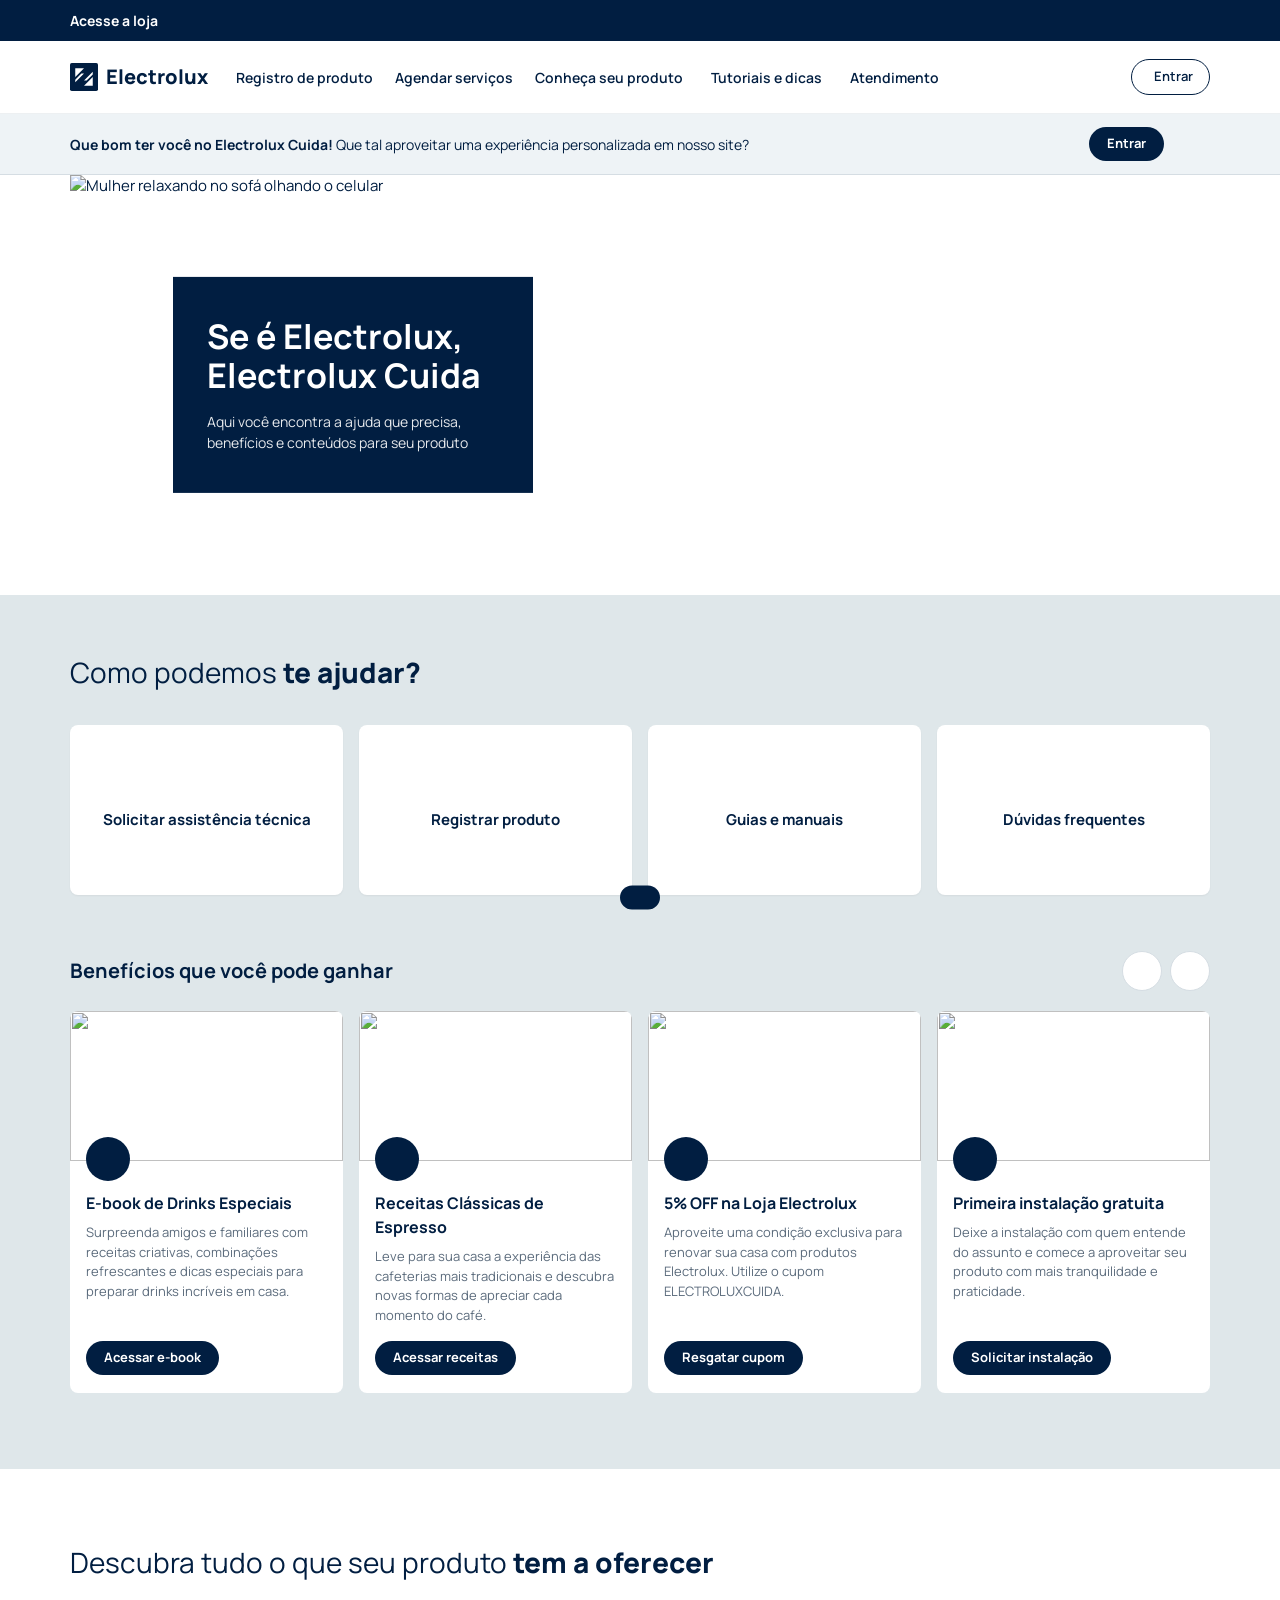
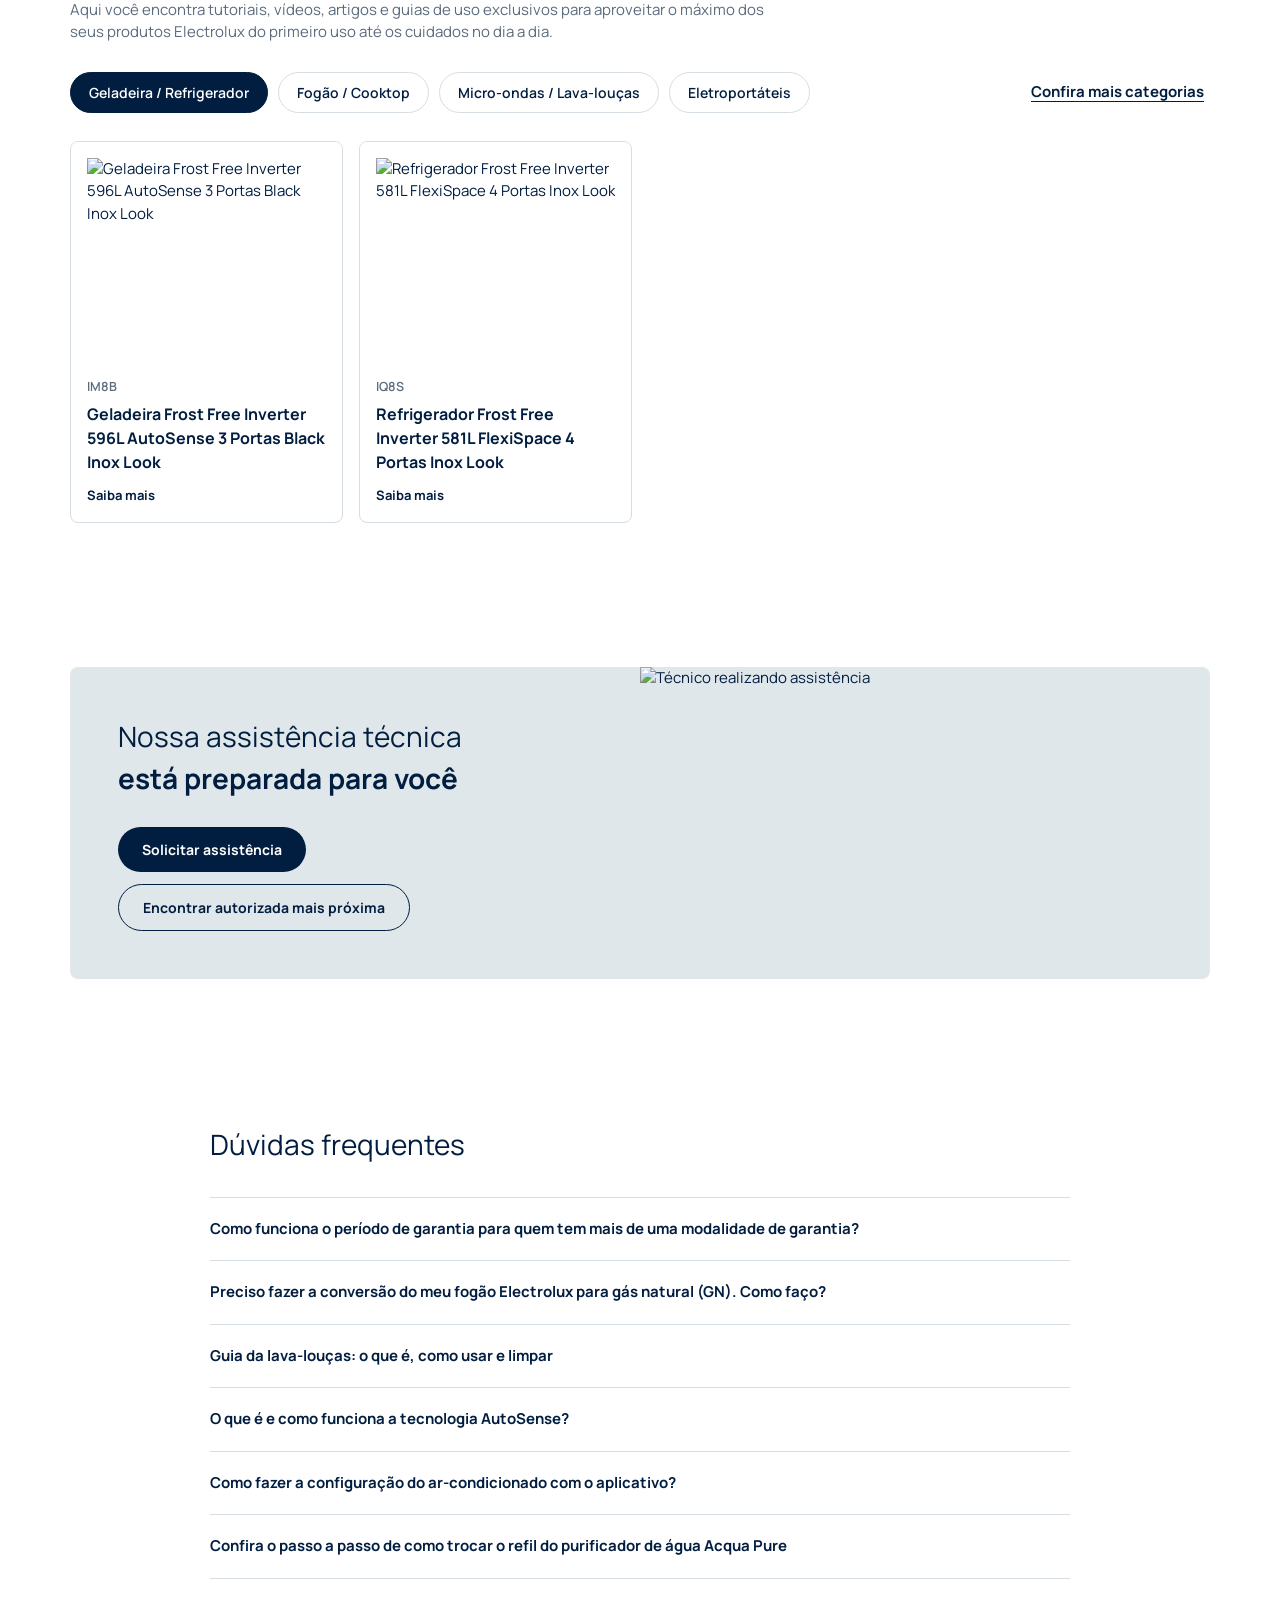
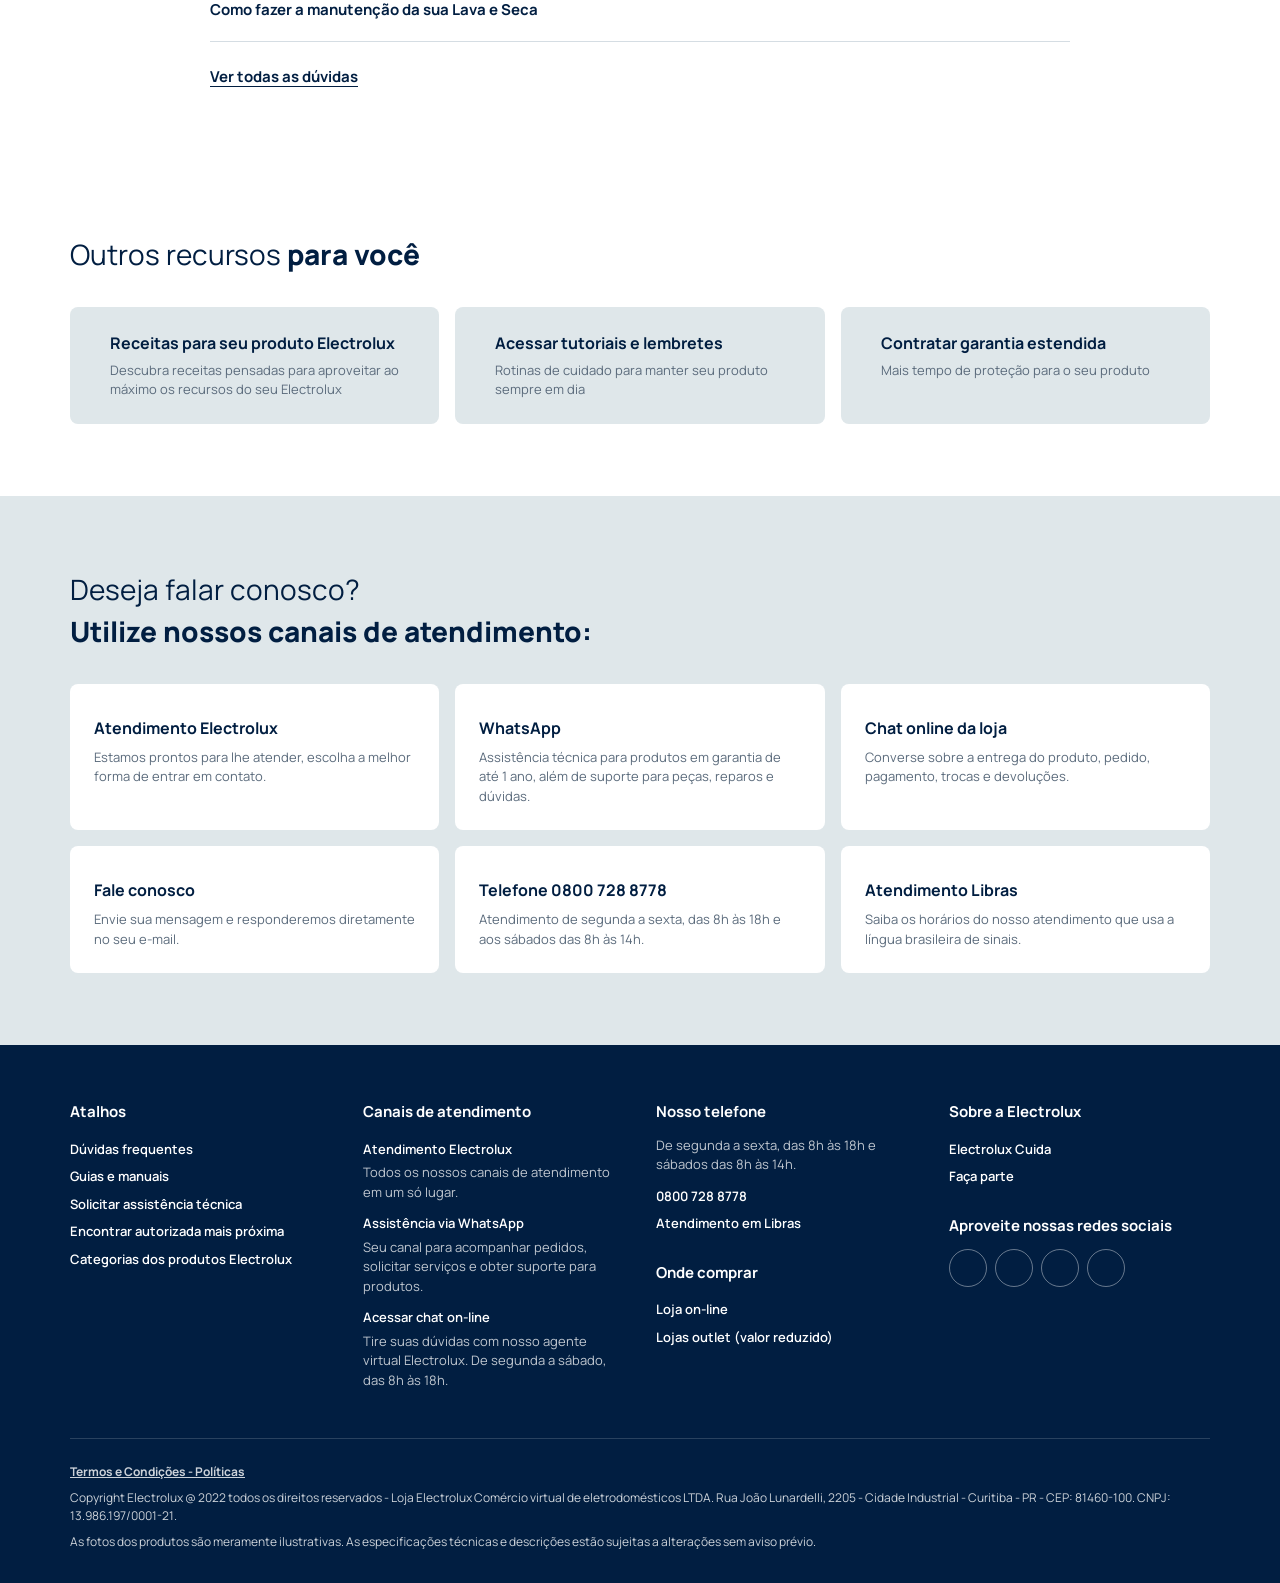
==== cuida/index.html @ d176ca67 "cuida" ====
<!DOCTYPE html>
<html lang="pt-BR">

<head>
    <meta charset="UTF-8">
    <meta name="viewport" content="width=device-width, initial-scale=1.0">
    <meta name="theme-color" content="#011e41">
    <meta name="description" content="Electrolux Cuida: assistência técnica, registro de produto, guias, manuais e benefícios para seu Electrolux.">
    <title>Prolongue a vida dos seus eletrodomésticos | Electrolux</title>
    <link rel="preconnect" href="https://fonts.googleapis.com">
    <link rel="preconnect" href="https://fonts.gstatic.com" crossorigin>
    <link href="https://fonts.googleapis.com/css2?family=Manrope:wght@400;500;600;700;800&display=swap" rel="stylesheet">
    <link rel="stylesheet" href="styles.css">
    <script src="https://unpkg.com/lucide@0.468.0/dist/umd/lucide.min.js" defer></script>
    <script src="script.js" defer></script>
</head>

<body>
    <a class="skip-link" href="#conteudo">Ir para o conteúdo</a>

    <div class="topbar">
        <div class="container">
            <a href="https://loja.electrolux.com.br/" target="_blank" rel="noopener noreferrer">Acesse a loja <i data-lucide="shopping-cart"></i></a>
        </div>
    </div>

    <header class="header">
        <div class="container header-inner">
            <a class="logo" href="#" aria-label="Electrolux Cuida, início">
                <svg viewBox="0 0 32 32" aria-hidden="true"><rect width="32" height="32" rx="2" fill="#011e41"/><path d="M6 6h10L6 16zM26 26H16l10-10z" fill="#fff"/><path d="M6 19l7-7h3l-10 10zM26 13l-7 7h-3l10-10z" fill="#fff"/></svg>
                <span>Electrolux</span>
            </a>

            <nav class="nav" id="nav" aria-label="Navegação principal">
                <a class="nav-link" href="#ajuda">Registro de produto</a>
                <a class="nav-link" href="#assistencia">Agendar serviços</a>

                <div class="dropdown">
                    <button class="nav-link dropdown-toggle" aria-expanded="false">Conheça seu produto <i data-lucide="chevron-down"></i></button>
                    <div class="dropdown-menu dropdown-wide">
                        <div>
                            <h4>Eletrodomésticos</h4>
                            <a href="#produtos" data-category="geladeira">Geladeira / Refrigerador</a>
                            <a href="#produtos" data-category="fogao">Fogão / Cooktop</a>
                            <a href="#produtos" data-category="cozinha">Micro-ondas</a>
                            <a href="#produtos" data-category="cozinha">Lava-louças</a>
                        </div>
                        <div>
                            <h4>Eletroportáteis</h4>
                            <a href="#produtos" data-category="portateis">Air fryers</a>
                            <a href="#produtos" data-category="portateis">Cafeteiras</a>
                            <a href="#produtos" data-category="portateis">Liquidificadores</a>
                        </div>
                        <div>
                            <h4>Utilidades domésticas</h4>
                            <a href="#produtos">Panelas</a>
                            <a href="#produtos">Acessórios</a>
                            <a href="#produtos">Refis e filtros</a>
                        </div>
                    </div>
                </div>

                <div class="dropdown">
                    <button class="nav-link dropdown-toggle" aria-expanded="false">Tutoriais e dicas <i data-lucide="chevron-down"></i></button>
                    <div class="dropdown-menu">
                        <a href="#ajuda">Guias e manuais</a>
                        <a href="#recursos">Dicas e artigos</a>
                        <a href="#recursos">Receitas</a>
                        <a href="#recursos">Rotinas de Cuidado</a>
                    </div>
                </div>

                <div class="dropdown">
                    <button class="nav-link dropdown-toggle" aria-expanded="false">Atendimento <i data-lucide="chevron-down"></i></button>
                    <div class="dropdown-menu">
                        <a href="#assistencia">Solicitar assistência técnica</a>
                        <a href="#faq">Dúvidas frequentes</a>
                        <a href="#assistencia">Encontrar autorizada mais próxima</a>
                        <a href="#contato">Atendimento Electrolux</a>
                    </div>
                </div>
            </nav>

            <div class="header-actions">
                <button class="icon-button" id="search-open" aria-label="Buscar" title="Buscar"><i data-lucide="search"></i></button>

                <button class="login-button" id="login-open"><i data-lucide="user"></i> <span>Entrar</span></button>

                <div class="dropdown account" id="account" hidden>
                    <button class="login-button dropdown-toggle" aria-expanded="false"><i data-lucide="user"></i> <span id="account-name"></span> <i data-lucide="chevron-down"></i></button>
                    <div class="dropdown-menu dropdown-right">
                        <a href="#">Minha conta</a>
                        <a href="#">Minhas conquistas <span class="badge">Novo</span></a>
                        <a href="#">Minhas assistências</a>
                        <a href="#">Meus produtos registrados</a>
                        <a href="#">Atividades recentes</a>
                        <a href="#beneficios">Meus benefícios</a>
                        <button id="logout">Sair</button>
                    </div>
                </div>

                <button class="icon-button menu-toggle" id="menu-toggle" aria-label="Abrir menu" aria-controls="nav" aria-expanded="false"><i data-lucide="menu"></i></button>
            </div>
        </div>
    </header>

    <div class="welcome" id="welcome">
        <div class="container welcome-inner">
            <p><strong>Que bom ter você no Electrolux Cuida!</strong> Que tal aproveitar uma experiência personalizada em nosso site?</p>
            <div>
                <button class="button button-primary button-sm" data-open-login>Entrar</button>
                <button class="icon-button" id="welcome-close" aria-label="Fechar aviso"><i data-lucide="x"></i></button>
            </div>
        </div>
    </div>

    <main id="conteudo">
        <section class="hero">
            <div class="container hero-inner">
                <img src="https://cuida.electrolux.com.br/assets/images/home/banner-home-mobile.webp"
                    alt="Mulher relaxando no sofá olhando o celular" fetchpriority="high">
                <div class="hero-box">
                    <h1>Se é Electrolux,<br>Electrolux Cuida</h1>
                    <p>Aqui você encontra a ajuda que precisa, benefícios e conteúdos para seu produto</p>
                </div>
            </div>
        </section>

        <section class="help" id="ajuda">
            <div class="container">
                <h2 class="title">Como podemos <strong>te ajudar?</strong></h2>
                <div class="help-grid">
                    <a class="help-card" href="#assistencia"><i data-lucide="wrench"></i><span>Solicitar assistência técnica</span></a>
                    <button class="help-card" id="register-open"><i data-lucide="gift"></i><span>Registrar produto</span></button>
                    <a class="help-card" href="https://cuida.electrolux.com.br/guias-e-manuais" target="_blank" rel="noopener noreferrer"><i data-lucide="book-open"></i><span>Guias e manuais</span></a>
                    <a class="help-card" href="#faq"><i data-lucide="circle-help"></i><span>Dúvidas frequentes</span></a>
                </div>

                <div class="benefits" id="beneficios">
                    <div class="benefits-head">
                        <h3>Benefícios que você pode ganhar</h3>
                        <div class="carousel-controls">
                            <button class="icon-button round" data-scroll="-1" aria-label="Anterior"><i data-lucide="chevron-left"></i></button>
                            <button class="icon-button round" data-scroll="1" aria-label="Próximo"><i data-lucide="chevron-right"></i></button>
                        </div>
                    </div>
                    <div class="benefits-track" id="benefits-track"></div>
                </div>
            </div>
        </section>

        <section class="section products" id="produtos">
            <div class="container">
                <h2 class="title">Descubra tudo o que seu produto <strong>tem a oferecer</strong></h2>
                <p class="subtitle">Aqui você encontra tutoriais, vídeos, artigos e guias de uso exclusivos para aproveitar o máximo dos seus produtos Electrolux do primeiro uso até os cuidados no dia a dia.</p>
                <div class="tabs" role="tablist" id="product-tabs">
                    <button role="tab" class="tab active" data-tab="geladeira" aria-selected="true">Geladeira / Refrigerador</button>
                    <button role="tab" class="tab" data-tab="fogao" aria-selected="false">Fogão / Cooktop</button>
                    <button role="tab" class="tab" data-tab="cozinha" aria-selected="false">Micro-ondas / Lava-louças</button>
                    <button role="tab" class="tab" data-tab="portateis" aria-selected="false">Eletroportáteis</button>
                    <a class="tab-link" href="https://cuida.electrolux.com.br/produtos/categoria-produtos-electrolux" target="_blank" rel="noopener noreferrer">Confira mais categorias <i data-lucide="arrow-right"></i></a>
                </div>
                <div class="product-grid" id="product-grid" aria-live="polite"></div>
            </div>
        </section>

        <section class="section" id="assistencia">
            <div class="container assistance">
                <div class="assistance-text">
                    <h2>Nossa assistência técnica<br><strong>está preparada para você</strong></h2>
                    <div class="assistance-actions">
                        <button class="button button-primary" id="schedule-open">Solicitar assistência</button>
                        <button class="button button-outline" id="find-open">Encontrar autorizada mais próxima</button>
                    </div>
                </div>
                <img src="https://cuida.electrolux.com.br/assets/images/home/assistance.webp"
                    alt="Técnico realizando assistência" loading="lazy">
            </div>
        </section>

        <section class="section faq" id="faq">
            <div class="container narrow">
                <h2 class="title">Dúvidas frequentes</h2>
                <div class="faq-list" id="faq-list"></div>
                <a class="text-link" href="https://cuida.electrolux.com.br/duvidas-frequentes" target="_blank" rel="noopener noreferrer">Ver todas as dúvidas <i data-lucide="arrow-right"></i></a>
            </div>
        </section>

        <section class="section" id="recursos">
            <div class="container">
                <h2 class="title">Outros recursos <strong>para você</strong></h2>
                <div class="resources">
                    <a class="resource-card" href="https://cuida.electrolux.com.br/receitas" target="_blank" rel="noopener noreferrer">
                        <i data-lucide="chef-hat"></i>
                        <div><h3>Receitas para seu produto Electrolux</h3><p>Descubra receitas pensadas para aproveitar ao máximo os recursos do seu Electrolux</p></div>
                    </a>
                    <a class="resource-card" href="https://cuida.electrolux.com.br/rotinas-de-cuidado" target="_blank" rel="noopener noreferrer">
                        <i data-lucide="bell-ring"></i>
                        <div><h3>Acessar tutoriais e lembretes</h3><p>Rotinas de cuidado para manter seu produto sempre em dia</p></div>
                    </a>
                    <a class="resource-card" href="https://loja.electrolux.com.br/garantia-estendida" target="_blank" rel="noopener noreferrer">
                        <i data-lucide="shield-check"></i>
                        <div><h3>Contratar garantia estendida</h3><p>Mais tempo de proteção para o seu produto</p></div>
                    </a>
                </div>
            </div>
        </section>

        <section class="section contact" id="contato">
            <div class="container">
                <h2 class="title">Deseja falar conosco?<br><strong>Utilize nossos canais de atendimento:</strong></h2>
                <div class="contact-grid">
                    <a class="contact-card" href="https://cuida.electrolux.com.br/contato" target="_blank" rel="noopener noreferrer"><i data-lucide="headset"></i><h3>Atendimento Electrolux</h3><p>Estamos prontos para lhe atender, escolha a melhor forma de entrar em contato.</p></a>
                    <a class="contact-card" href="https://cuida.electrolux.com.br/contato/whatsapp" target="_blank" rel="noopener noreferrer"><i data-lucide="message-circle"></i><h3>WhatsApp</h3><p>Assistência técnica para produtos em garantia de até 1 ano, além de suporte para peças, reparos e dúvidas.</p></a>
                    <button class="contact-card" id="chat-open"><i data-lucide="messages-square"></i><h3>Chat online da loja</h3><p>Converse sobre a entrega do produto, pedido, pagamento, trocas e devoluções.</p></button>
                    <a class="contact-card" href="https://cuida.electrolux.com.br/fale-conosco" target="_blank" rel="noopener noreferrer"><i data-lucide="mail"></i><h3>Fale conosco</h3><p>Envie sua mensagem e responderemos diretamente no seu e-mail.</p></a>
                    <a class="contact-card" href="tel:08007288778"><i data-lucide="phone"></i><h3>Telefone 0800 728 8778</h3><p>Atendimento de segunda a sexta, das 8h às 18h e aos sábados das 8h às 14h.</p></a>
                    <a class="contact-card" href="https://cuida.electrolux.com.br/acessibilidade" target="_blank" rel="noopener noreferrer"><i data-lucide="hand"></i><h3>Atendimento Libras</h3><p>Saiba os horários do nosso atendimento que usa a língua brasileira de sinais.</p></a>
                </div>
            </div>
        </section>
    </main>

    <footer class="footer">
        <div class="container">
            <div class="footer-grid">
                <div>
                    <h4>Atalhos</h4>
                    <a href="#faq">Dúvidas frequentes</a>
                    <a href="#ajuda">Guias e manuais</a>
                    <a href="#assistencia">Solicitar assistência técnica</a>
                    <a href="#assistencia">Encontrar autorizada mais próxima</a>
                    <a href="#produtos">Categorias dos produtos Electrolux</a>
                </div>
                <div>
                    <h4>Canais de atendimento</h4>
                    <a href="#contato">Atendimento Electrolux</a>
                    <p>Todos os nossos canais de atendimento em um só lugar.</p>
                    <a href="https://cuida.electrolux.com.br/contato/whatsapp" target="_blank" rel="noopener noreferrer">Assistência via WhatsApp</a>
                    <p>Seu canal para acompanhar pedidos, solicitar serviços e obter suporte para produtos.</p>
                    <button class="footer-link" data-open-chat>Acessar chat on-line</button>
                    <p>Tire suas dúvidas com nosso agente virtual Electrolux. De segunda a sábado, das 8h às 18h.</p>
                </div>
                <div>
                    <h4>Nosso telefone</h4>
                    <p>De segunda a sexta, das 8h às 18h e sábados das 8h às 14h.</p>
                    <a href="tel:08007288778">0800 728 8778</a>
                    <a href="https://icom.app/electrolux-site" target="_blank" rel="noopener noreferrer">Atendimento em Libras</a>
                    <h4>Onde comprar</h4>
                    <a href="https://loja.electrolux.com.br/" target="_blank" rel="noopener noreferrer">Loja on-line</a>
                    <a href="https://loja.electrolux.com.br/outlet-stores" target="_blank" rel="noopener noreferrer">Lojas outlet (valor reduzido)</a>
                </div>
                <div>
                    <h4>Sobre a Electrolux</h4>
                    <a href="https://cuida.electrolux.com.br/electrolux-cuida" target="_blank" rel="noopener noreferrer">Electrolux Cuida</a>
                    <a href="https://cuida.electrolux.com.br/faca-parte" target="_blank" rel="noopener noreferrer">Faça parte</a>
                    <h4>Aproveite nossas redes sociais</h4>
                    <div class="social">
                        <a href="https://www.facebook.com/electroluxbr" target="_blank" rel="noopener noreferrer" aria-label="Facebook"><i data-lucide="facebook"></i></a>
                        <a href="https://www.instagram.com/electroluxbr/" target="_blank" rel="noopener noreferrer" aria-label="Instagram"><i data-lucide="instagram"></i></a>
                        <a href="https://youtube.com/electroluxbr" target="_blank" rel="noopener noreferrer" aria-label="YouTube"><i data-lucide="youtube"></i></a>
                        <a href="https://www.linkedin.com/company/electrolux/" target="_blank" rel="noopener noreferrer" aria-label="LinkedIn"><i data-lucide="linkedin"></i></a>
                    </div>
                </div>
            </div>
            <div class="footer-legal">
                <a href="https://cuida.electrolux.com.br/politica-de-privacidade" target="_blank" rel="noopener noreferrer">Termos e Condições - Políticas</a>
                <p>Copyright Electrolux @ 2022 todos os direitos reservados - Loja Electrolux Comércio virtual de eletrodomésticos LTDA. Rua João Lunardelli, 2205 - Cidade Industrial - Curitiba - PR - CEP: 81460-100. CNPJ: 13.986.197/0001-21.</p>
                <p>As fotos dos produtos são meramente ilustrativas. As especificações técnicas e descrições estão sujeitas a alterações sem aviso prévio.</p>
            </div>
        </div>
    </footer>

    <!-- Busca -->
    <dialog class="dialog" id="search-dialog" aria-labelledby="search-title">
        <div class="dialog-head">
            <h2 id="search-title">O que você procura?</h2>
            <button class="icon-button" data-close aria-label="Fechar"><i data-lucide="x"></i></button>
        </div>
        <div class="field-icon"><i data-lucide="search"></i><input id="search-input" type="search" placeholder="Busque por produto, dúvida ou serviço" autocomplete="off"></div>
        <ul class="search-results" id="search-results" aria-live="polite"></ul>
    </dialog>

    <!-- Login -->
    <dialog class="dialog" id="login-dialog" aria-labelledby="login-title">
        <div class="dialog-head">
            <h2 id="login-title">Entrar no Electrolux Cuida</h2>
            <button class="icon-button" data-close aria-label="Fechar"><i data-lucide="x"></i></button>
        </div>
        <form id="login-form" class="form">
            <label>Nome<input name="name" required maxlength="40" autocomplete="given-name"></label>
            <label>E-mail<input name="email" type="email" required autocomplete="email"></label>
            <label>Senha<input name="password" type="password" required minlength="6" autocomplete="current-password"></label>
            <button class="button button-primary" type="submit">Entrar</button>
            <small>Demonstração: nenhum dado é enviado.</small>
        </form>
    </dialog>

    <!-- Registrar produto -->
    <dialog class="dialog" id="register-dialog" aria-labelledby="register-title">
        <div class="dialog-head">
            <h2 id="register-title">Registrar produto</h2>
            <button class="icon-button" data-close aria-label="Fechar"><i data-lucide="x"></i></button>
        </div>
        <form id="register-form" class="form">
            <label>Categoria
                <select name="category" required>
                    <option value="">Selecione</option>
                    <option>Geladeira / Refrigerador</option>
                    <option>Fogão</option>
                    <option>Lavadora</option>
                    <option>Forno</option>
                    <option>Ar-condicionado</option>
                </select>
            </label>
            <label>Modelo<input name="model" required placeholder="Ex.: IM8B" maxlength="20"></label>
            <label>Número de série<input name="serial" required maxlength="30"></label>
            <label>Data da compra<input name="date" type="date" required></label>
            <button class="button button-primary" type="submit">Registrar</button>
        </form>
    </dialog>

    <!-- Agendar assistência -->
    <dialog class="dialog" id="schedule-dialog" aria-labelledby="schedule-title">
        <div class="dialog-head">
            <h2 id="schedule-title">Solicitar assistência técnica</h2>
            <button class="icon-button" data-close aria-label="Fechar"><i data-lucide="x"></i></button>
        </div>
        <form id="schedule-form" class="form">
            <label>Produto<input name="product" required placeholder="Ex.: Lavadora LES09"></label>
            <label>Tipo de serviço
                <select name="service" required>
                    <option>Reparo</option>
                    <option>Instalação</option>
                    <option>Manutenção preventiva</option>
                </select>
            </label>
            <label>CEP<input name="cep" required pattern="\d{5}-?\d{3}" placeholder="00000-000"></label>
            <label>Data preferencial<input name="date" type="date" required></label>
            <label>Descreva o problema<textarea name="desc" rows="3" maxlength="500"></textarea></label>
            <button class="button button-primary" type="submit">Agendar</button>
        </form>
    </dialog>

    <!-- Encontrar autorizada -->
    <dialog class="dialog" id="find-dialog" aria-labelledby="find-title">
        <div class="dialog-head">
            <h2 id="find-title">Encontrar autorizada mais próxima</h2>
            <button class="icon-button" data-close aria-label="Fechar"><i data-lucide="x"></i></button>
        </div>
        <form id="find-form" class="form form-inline">
            <input name="cep" required pattern="\d{5}-?\d{3}" placeholder="Digite seu CEP" aria-label="CEP">
            <button class="button button-primary" type="submit">Buscar</button>
        </form>
        <ul class="store-list" id="store-list"></ul>
    </dialog>

    <!-- Chat -->
    <aside class="chat" id="chat" hidden aria-label="Chat online">
        <div class="chat-head">
            <strong>Agente virtual Electrolux</strong>
            <button class="icon-button" id="chat-close" aria-label="Fechar chat"><i data-lucide="x"></i></button>
        </div>
        <div class="chat-body" id="chat-body" aria-live="polite"></div>
        <form class="chat-form" id="chat-form">
            <input id="chat-input" placeholder="Digite sua mensagem" autocomplete="off" maxlength="300" aria-label="Mensagem">
            <button class="icon-button" type="submit" aria-label="Enviar"><i data-lucide="send"></i></button>
        </form>
    </aside>

    <div class="toast" id="toast" role="status" aria-live="polite"></div>
</body>

</html>
---- cuida/styles.css ----
:root {
    --navy: #011e41;
    --navy-2: #0a2b55;
    --ink: #011e41;
    --muted: #5b6b7c;
    --bg-soft: #dfe7ea;
    --line: #d5dde3;
    --white: #fff;
    --radius: 8px;
    --font: 'Manrope', system-ui, sans-serif;
}

* { box-sizing: border-box; }
html { scroll-behavior: smooth; scroll-padding-top: 90px; }
body { margin: 0; font-family: var(--font); color: var(--ink); font-size: 15px; line-height: 1.5; background: var(--white); }
h1, h2, h3, h4, p { margin: 0; }
a { color: inherit; text-decoration: none; }
button, input, select, textarea { font: inherit; color: inherit; }
button { cursor: pointer; background: none; border: 0; }
img { display: block; max-width: 100%; }
svg { width: 20px; height: 20px; stroke-width: 1.6; flex-shrink: 0; }
:focus-visible { outline: 3px solid #4f8cc9; outline-offset: 3px; }
[hidden] { display: none !important; }

.container { width: min(1140px, 100% - 40px); margin-inline: auto; }
.narrow { width: min(860px, 100% - 40px); }
.section { padding: 72px 0; }

.skip-link { position: absolute; left: 16px; top: -60px; background: #fff; padding: 10px; z-index: 50; }
.skip-link:focus { top: 10px; }

/* Topbar / header */
.topbar { background: var(--navy); color: #fff; font-weight: 700; font-size: 14px; }
.topbar .container { padding: 10px 0; }
.topbar a { display: inline-flex; gap: 8px; align-items: center; }

.header { background: #fff; position: sticky; top: 0; z-index: 30; border-bottom: 1px solid #edf0f2; }
.header-inner { display: flex; align-items: center; gap: 28px; height: 72px; }
.logo { display: flex; align-items: center; gap: 8px; font-weight: 800; font-size: 20px; }
.logo svg { width: 28px; height: 28px; }

.nav { display: flex; align-items: center; gap: 22px; flex: 1; }
.nav-link { display: inline-flex; align-items: center; gap: 6px; font-size: 14px; font-weight: 600; padding: 8px 0; }
.nav-link:hover { text-decoration: underline; text-underline-offset: 6px; }
.dropdown-toggle svg { width: 18px; transition: transform .2s; }
.dropdown-toggle[aria-expanded="true"] svg:last-child { transform: rotate(180deg); }

.dropdown { position: relative; }
.dropdown-menu { display: none; position: absolute; top: calc(100% + 12px); left: 0; min-width: 260px; background: #fff; border-radius: var(--radius); box-shadow: 0 10px 30px rgba(1, 30, 65, .15); padding: 12px; z-index: 40; }
.dropdown.open .dropdown-menu { display: block; }
.dropdown-menu a, .dropdown-menu button { display: flex; align-items: center; gap: 8px; width: 100%; text-align: left; padding: 9px 10px; border-radius: 6px; font-size: 14px; }
.dropdown-menu a:hover, .dropdown-menu button:hover { background: #f0f4f6; }
.dropdown-wide { min-width: 640px; }
.dropdown.open .dropdown-wide { display: grid; grid-template-columns: repeat(3, 1fr); gap: 12px; }
.dropdown-menu h4 { font-size: 13px; text-transform: uppercase; letter-spacing: .04em; color: var(--muted); padding: 6px 10px; }
.dropdown-right { left: auto; right: 0; }
.badge { background: #e3f1e6; color: #146b2e; font-size: 11px; font-weight: 700; padding: 2px 8px; border-radius: 99px; }

.header-actions { display: flex; align-items: center; gap: 12px; margin-left: auto; }
.icon-button { width: 40px; height: 40px; display: grid; place-items: center; border-radius: 50%; }
.icon-button:hover { background: #f0f4f6; }
.icon-button.round { border: 1px solid var(--line); background: #fff; }
.login-button { display: inline-flex; align-items: center; gap: 6px; border: 1.5px solid var(--navy); border-radius: 99px; padding: 7px 16px; font-size: 13px; font-weight: 600; }
.login-button svg { width: 16px; height: 16px; }
.login-button:hover { background: var(--navy); color: #fff; }
.menu-toggle { display: none; }

/* Welcome bar */
.welcome { background: #eef3f6; border-bottom: 1px solid var(--line); font-size: 14px; }
.welcome-inner { display: flex; align-items: center; justify-content: space-between; gap: 16px; padding: 10px 0; }
.welcome-inner > div { display: flex; align-items: center; gap: 6px; }

/* Buttons */
.button { display: inline-flex; align-items: center; justify-content: center; gap: 8px; border-radius: 99px; padding: 12px 24px; font-weight: 700; font-size: 14px; transition: background .2s, color .2s; }
.button-sm { padding: 7px 18px; font-size: 13px; }
.button-primary { background: var(--navy); color: #fff; }
.button-primary:hover { background: var(--navy-2); }
.button-outline { border: 1.5px solid var(--navy); }
.button-outline:hover { background: var(--navy); color: #fff; }
.button-light { background: #fff; color: var(--navy); }
.text-link { display: inline-flex; align-items: center; gap: 6px; font-weight: 700; margin-top: 24px; text-decoration: underline; text-underline-offset: 4px; }

/* Hero */
.hero-inner { position: relative; }
.hero-inner img { width: 100%; height: 420px; object-fit: cover; object-position: 70% center; }
.hero-box { position: absolute; left: 9%; top: 50%; transform: translateY(-50%); background: var(--navy); color: #fff; padding: 40px 34px; max-width: 360px; }
.hero-box h1 { font-size: 34px; line-height: 1.15; font-weight: 700; margin-bottom: 16px; }
.hero-box p { font-size: 14px; opacity: .9; }

/* Help */
.help { background: var(--bg-soft); padding: 56px 0 72px; }
.title { font-size: 28px; font-weight: 400; margin-bottom: 32px; }
.title strong { font-weight: 800; }
.subtitle { color: var(--muted); max-width: 720px; margin: -16px 0 28px; }
.help-grid { display: grid; grid-template-columns: repeat(4, 1fr); gap: 16px; }
.help-card { background: #fff; border-radius: var(--radius); min-height: 170px; display: flex; flex-direction: column; align-items: center; justify-content: center; gap: 20px; padding: 20px; text-align: center; font-weight: 700; box-shadow: 0 1px 2px rgba(0, 0, 0, .05); transition: transform .2s, box-shadow .2s; }
.help-card svg { width: 40px; height: 40px; stroke-width: 1.4; }
.help-card:hover { transform: translateY(-3px); box-shadow: 0 10px 24px rgba(1, 30, 65, .12); }

.benefits { margin-top: 56px; }
.benefits-head { display: flex; justify-content: space-between; align-items: center; margin-bottom: 20px; }
.benefits-head h3 { font-size: 20px; }
.carousel-controls { display: flex; gap: 8px; }
.benefits-track { display: grid; grid-auto-flow: column; grid-auto-columns: calc((100% - 48px) / 4); gap: 16px; overflow-x: auto; scroll-snap-type: x mandatory; scrollbar-width: none; padding-bottom: 4px; }
.benefits-track::-webkit-scrollbar { display: none; }
.benefit-card { scroll-snap-align: start; background: #fff; border-radius: var(--radius); overflow: hidden; display: flex; flex-direction: column; position: relative; }
.benefit-card img { height: 150px; width: 100%; object-fit: cover; }
.benefit-icon { position: absolute; top: 126px; left: 16px; width: 44px; height: 44px; border-radius: 50%; background: var(--navy); color: #fff; display: grid; place-items: center; }
.benefit-body { padding: 30px 16px 18px; display: flex; flex-direction: column; gap: 8px; flex: 1; }
.benefit-body h4 { font-size: 16px; }
.benefit-body p { font-size: 13px; color: var(--muted); flex: 1; }
.benefit-body .button { align-self: flex-start; margin-top: 8px; }
.info-button { position: absolute; top: 10px; right: 10px; width: 32px; height: 32px; border-radius: 50%; background: rgba(255, 255, 255, .9); display: grid; place-items: center; }
.info-button svg { width: 18px; height: 18px; }
.info-tooltip { position: absolute; top: 48px; right: 10px; left: 10px; background: var(--navy); color: #fff; font-size: 12px; padding: 10px 12px; border-radius: 6px; z-index: 2; }

/* Products */
.tabs { display: flex; flex-wrap: wrap; gap: 10px; align-items: center; margin-bottom: 28px; }
.tab { padding: 9px 18px; border: 1.5px solid var(--line); border-radius: 99px; font-weight: 600; font-size: 14px; }
.tab.active { background: var(--navy); color: #fff; border-color: var(--navy); }
.tab-link { display: inline-flex; gap: 6px; align-items: center; font-weight: 700; margin-left: auto; text-decoration: underline; text-underline-offset: 4px; }
.product-grid { display: grid; grid-template-columns: repeat(4, 1fr); gap: 16px; }
.product-card { border: 1px solid var(--line); border-radius: var(--radius); overflow: hidden; display: flex; flex-direction: column; transition: box-shadow .2s; }
.product-card:hover { box-shadow: 0 10px 24px rgba(1, 30, 65, .1); }
.product-card img { height: 220px; width: 100%; object-fit: contain; padding: 16px; background: #fff; }
.product-card div { padding: 16px; display: flex; flex-direction: column; gap: 6px; }
.product-card small { color: var(--muted); font-weight: 600; }
.product-card h3 { font-size: 16px; }
.product-card span { display: inline-flex; gap: 6px; align-items: center; font-weight: 700; font-size: 13px; margin-top: 6px; }

/* Assistance */
.assistance { display: grid; grid-template-columns: 1fr 1fr; align-items: center; background: var(--bg-soft); border-radius: var(--radius); overflow: hidden; }
.assistance-text { padding: 48px; }
.assistance h2 { font-size: 28px; font-weight: 400; margin-bottom: 28px; }
.assistance-actions { display: flex; flex-wrap: wrap; gap: 12px; }
.assistance img { height: 100%; min-height: 300px; width: 100%; object-fit: cover; }

/* FAQ */
.faq-list { border-top: 1px solid var(--line); }
.faq-list details { border-bottom: 1px solid var(--line); }
.faq-list summary { list-style: none; cursor: pointer; display: flex; justify-content: space-between; gap: 16px; padding: 20px 0; font-weight: 700; }
.faq-list summary::-webkit-details-marker { display: none; }
.faq-list summary svg { transition: transform .2s; }
.faq-list details[open] summary svg { transform: rotate(45deg); }
.faq-list p { padding: 0 0 20px; color: var(--muted); }

/* Resources */
.resources { display: grid; grid-template-columns: repeat(3, 1fr); gap: 16px; }
.resource-card { display: flex; gap: 16px; padding: 24px; border-radius: var(--radius); background: var(--bg-soft); transition: transform .2s; }
.resource-card:hover { transform: translateY(-3px); }
.resource-card svg { width: 32px; height: 32px; }
.resource-card h3 { font-size: 16px; margin-bottom: 6px; }
.resource-card p { font-size: 13px; color: var(--muted); }

/* Contact */
.contact { background: var(--bg-soft); }
.contact-grid { display: grid; grid-template-columns: repeat(3, 1fr); gap: 16px; }
.contact-card { background: #fff; border-radius: var(--radius); padding: 24px; text-align: left; display: flex; flex-direction: column; gap: 8px; transition: box-shadow .2s; }
.contact-card:hover { box-shadow: 0 10px 24px rgba(1, 30, 65, .12); }
.contact-card svg { width: 28px; height: 28px; }
.contact-card h3 { font-size: 16px; }
.contact-card p { font-size: 13px; color: var(--muted); }

/* Footer */
.footer { background: var(--navy); color: #fff; padding: 56px 0 32px; font-size: 13px; }
.footer-grid { display: grid; grid-template-columns: repeat(4, 1fr); gap: 32px; }
.footer h4 { font-size: 15px; margin: 0 0 12px; }
.footer h4:not(:first-child) { margin-top: 24px; }
.footer-grid a, .footer-link { display: block; padding: 4px 0; font-weight: 600; text-align: left; }
.footer-grid a:hover, .footer-link:hover { text-decoration: underline; }
.footer-grid p { opacity: .75; margin-bottom: 8px; }
.social { display: flex; gap: 8px; }
.social a { width: 38px; height: 38px; border-radius: 50%; border: 1px solid rgba(255, 255, 255, .4); display: grid; place-items: center; }
.footer-legal { border-top: 1px solid rgba(255, 255, 255, .2); margin-top: 40px; padding-top: 24px; display: grid; gap: 8px; opacity: .8; font-size: 12px; }
.footer-legal a { text-decoration: underline; font-weight: 700; }

/* Dialogs */
.dialog { border: 0; border-radius: 12px; padding: 28px; width: min(520px, 100% - 32px); color: var(--ink); }
.dialog::backdrop { background: rgba(1, 30, 65, .55); }
.dialog-head { display: flex; justify-content: space-between; align-items: center; gap: 12px; margin-bottom: 20px; }
.dialog-head h2 { font-size: 20px; }
.form { display: grid; gap: 14px; }
.form label { display: grid; gap: 6px; font-weight: 600; font-size: 13px; }
.form input, .form select, .form textarea, .field-icon input { border: 1.5px solid var(--line); border-radius: 6px; padding: 11px 12px; width: 100%; background: #fff; }
.form input:focus, .form select:focus, .form textarea:focus, .field-icon input:focus { border-color: var(--navy); outline: none; }
.form small { color: var(--muted); }
.form-inline { grid-template-columns: 1fr auto; }
.field-icon { position: relative; }
.field-icon svg { position: absolute; left: 12px; top: 50%; transform: translateY(-50%); color: var(--muted); }
.field-icon input { padding-left: 40px; }
.search-results, .store-list { list-style: none; padding: 0; margin: 16px 0 0; display: grid; gap: 4px; max-height: 320px; overflow: auto; }
.search-results a { display: flex; justify-content: space-between; gap: 12px; padding: 10px 12px; border-radius: 6px; }
.search-results a:hover { background: #f0f4f6; }
.search-results small { color: var(--muted); }
.store-list li { border: 1px solid var(--line); border-radius: 6px; padding: 12px; }
.store-list strong { display: block; }
.store-list span { color: var(--muted); font-size: 13px; }
.empty { color: var(--muted); padding: 10px 12px; }

/* Chat */
.chat { position: fixed; right: 20px; bottom: 20px; width: min(360px, 100% - 40px); height: 460px; background: #fff; border-radius: 12px; box-shadow: 0 20px 50px rgba(1, 30, 65, .25); display: flex; flex-direction: column; z-index: 60; overflow: hidden; }
.chat-head { background: var(--navy); color: #fff; display: flex; justify-content: space-between; align-items: center; padding: 8px 8px 8px 16px; }
.chat-head .icon-button:hover { background: rgba(255, 255, 255, .15); }
.chat-body { flex: 1; overflow: auto; padding: 16px; display: flex; flex-direction: column; gap: 8px; background: #f5f8fa; }
.msg { max-width: 80%; padding: 9px 12px; border-radius: 12px; font-size: 14px; }
.msg.bot { background: #fff; border: 1px solid var(--line); align-self: flex-start; }
.msg.user { background: var(--navy); color: #fff; align-self: flex-end; }
.chat-form { display: flex; gap: 6px; padding: 10px; border-top: 1px solid var(--line); }
.chat-form input { flex: 1; border: 1.5px solid var(--line); border-radius: 99px; padding: 8px 14px; }

/* Toast */
.toast { position: fixed; left: 50%; bottom: 24px; transform: translate(-50%, 140%); background: var(--navy); color: #fff; padding: 12px 20px; border-radius: 99px; font-weight: 600; font-size: 14px; transition: transform .3s; z-index: 70; }
.toast.show { transform: translate(-50%, 0); }

/* Responsive */
@media (max-width: 1024px) {
    .menu-toggle { display: grid; }
    .nav { display: none; position: absolute; top: 100%; left: 0; right: 0; flex-direction: column; align-items: stretch; gap: 0; background: #fff; padding: 12px 20px 20px; box-shadow: 0 10px 20px rgba(0, 0, 0, .08); }
    .nav.open { display: flex; }
    .nav-link { padding: 12px 0; width: 100%; justify-content: space-between; }
    .dropdown-menu, .dropdown-wide { position: static; box-shadow: none; min-width: 0; padding: 0 0 8px 12px; }
    .dropdown.open .dropdown-wide { grid-template-columns: 1fr; }
    .account .dropdown-menu { position: absolute; box-shadow: 0 10px 30px rgba(1, 30, 65, .15); padding: 12px; min-width: 240px; }
    .help-grid, .product-grid { grid-template-columns: repeat(2, 1fr); }
    .benefits-track { grid-auto-columns: calc((100% - 16px) / 2); }
    .resources, .contact-grid { grid-template-columns: 1fr 1fr; }
    .footer-grid { grid-template-columns: 1fr 1fr; }
}

@media (max-width: 640px) {
    .section { padding: 48px 0; }
    .login-button span { display: none; }
    .welcome-inner p { font-size: 13px; }
    .hero-inner { width: 100%; }
    .hero-inner img { height: 260px; }
    .hero-box { position: static; transform: none; max-width: none; padding: 28px 20px; }
    .hero-box h1 { font-size: 26px; }
    .title, .assistance h2 { font-size: 22px; }
    .benefits-track { grid-auto-columns: 85%; }
    .help-grid { gap: 10px; }
    .help-card { min-height: 130px; font-size: 13px; }
    .product-grid, .resources, .contact-grid, .footer-grid { grid-template-columns: 1fr; }
    .assistance { grid-template-columns: 1fr; }
    .assistance-text { padding: 28px 20px; }
    .tab-link { margin-left: 0; }
}
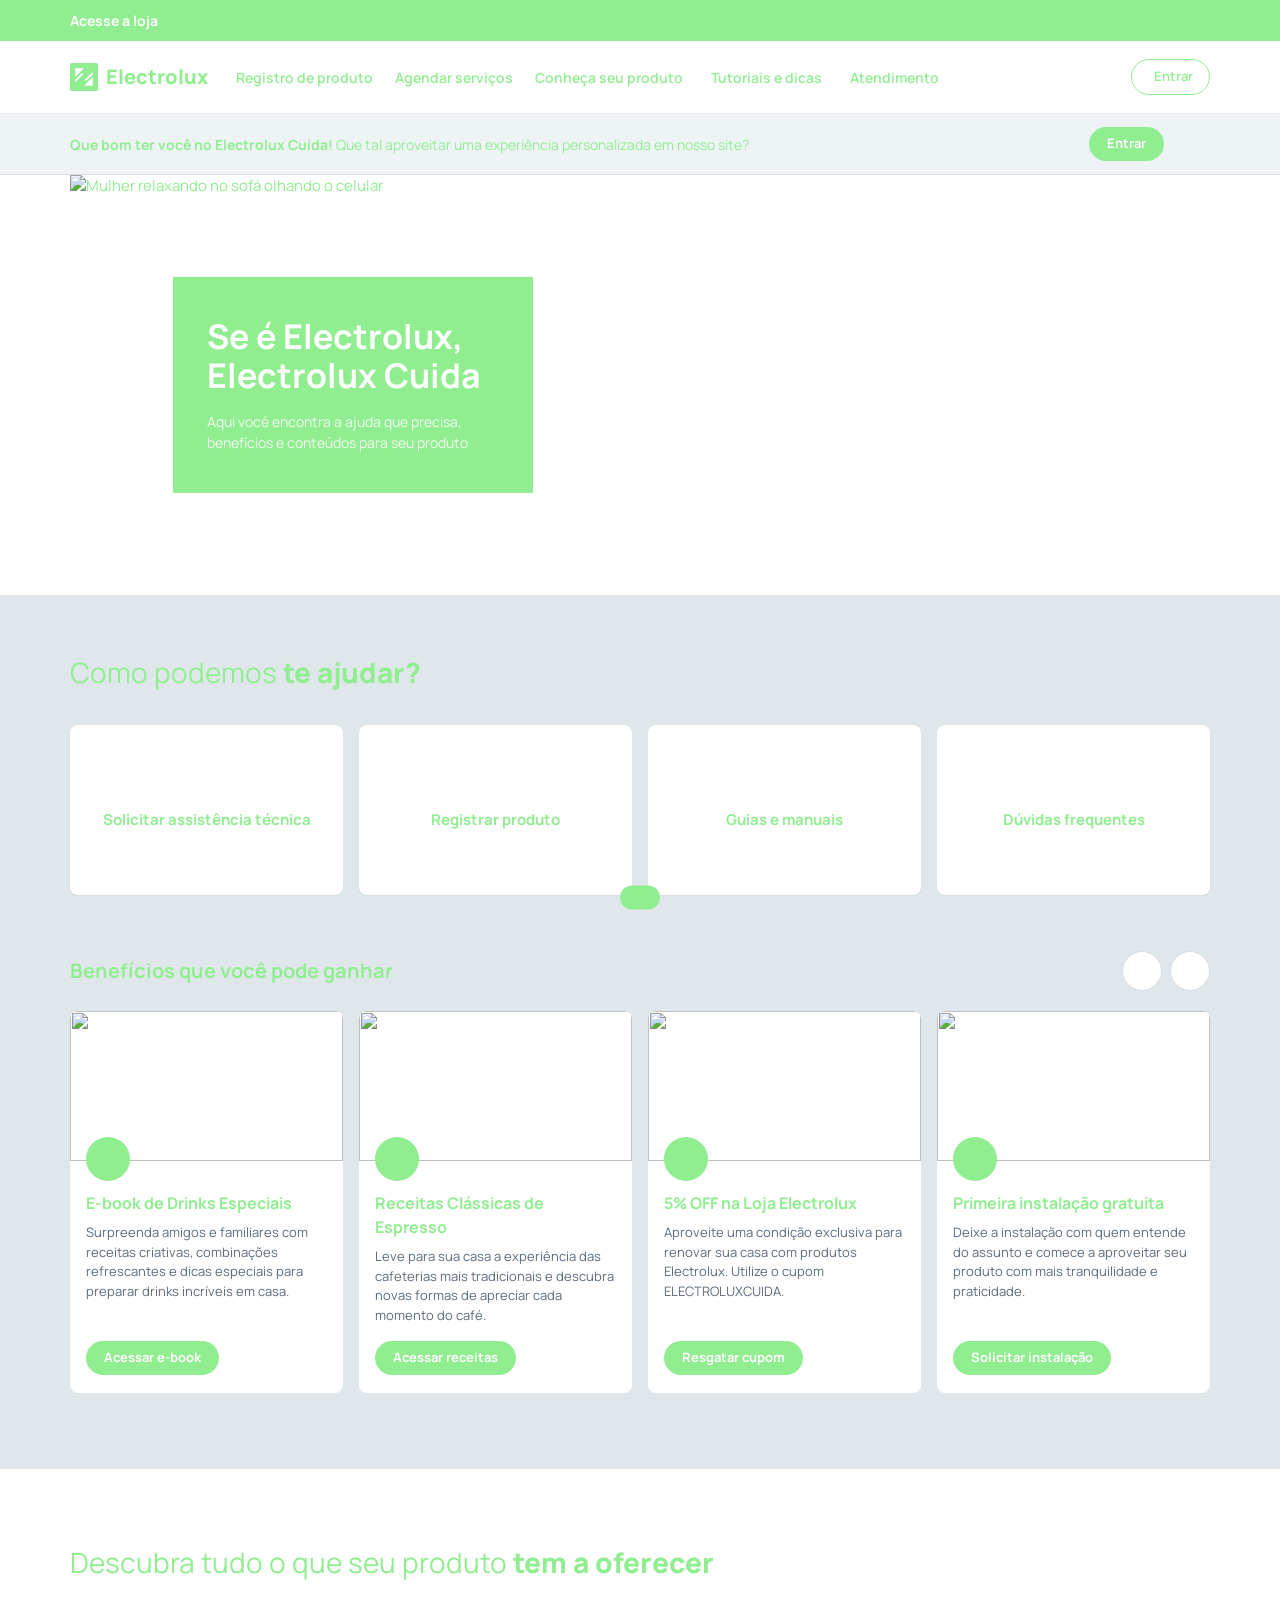
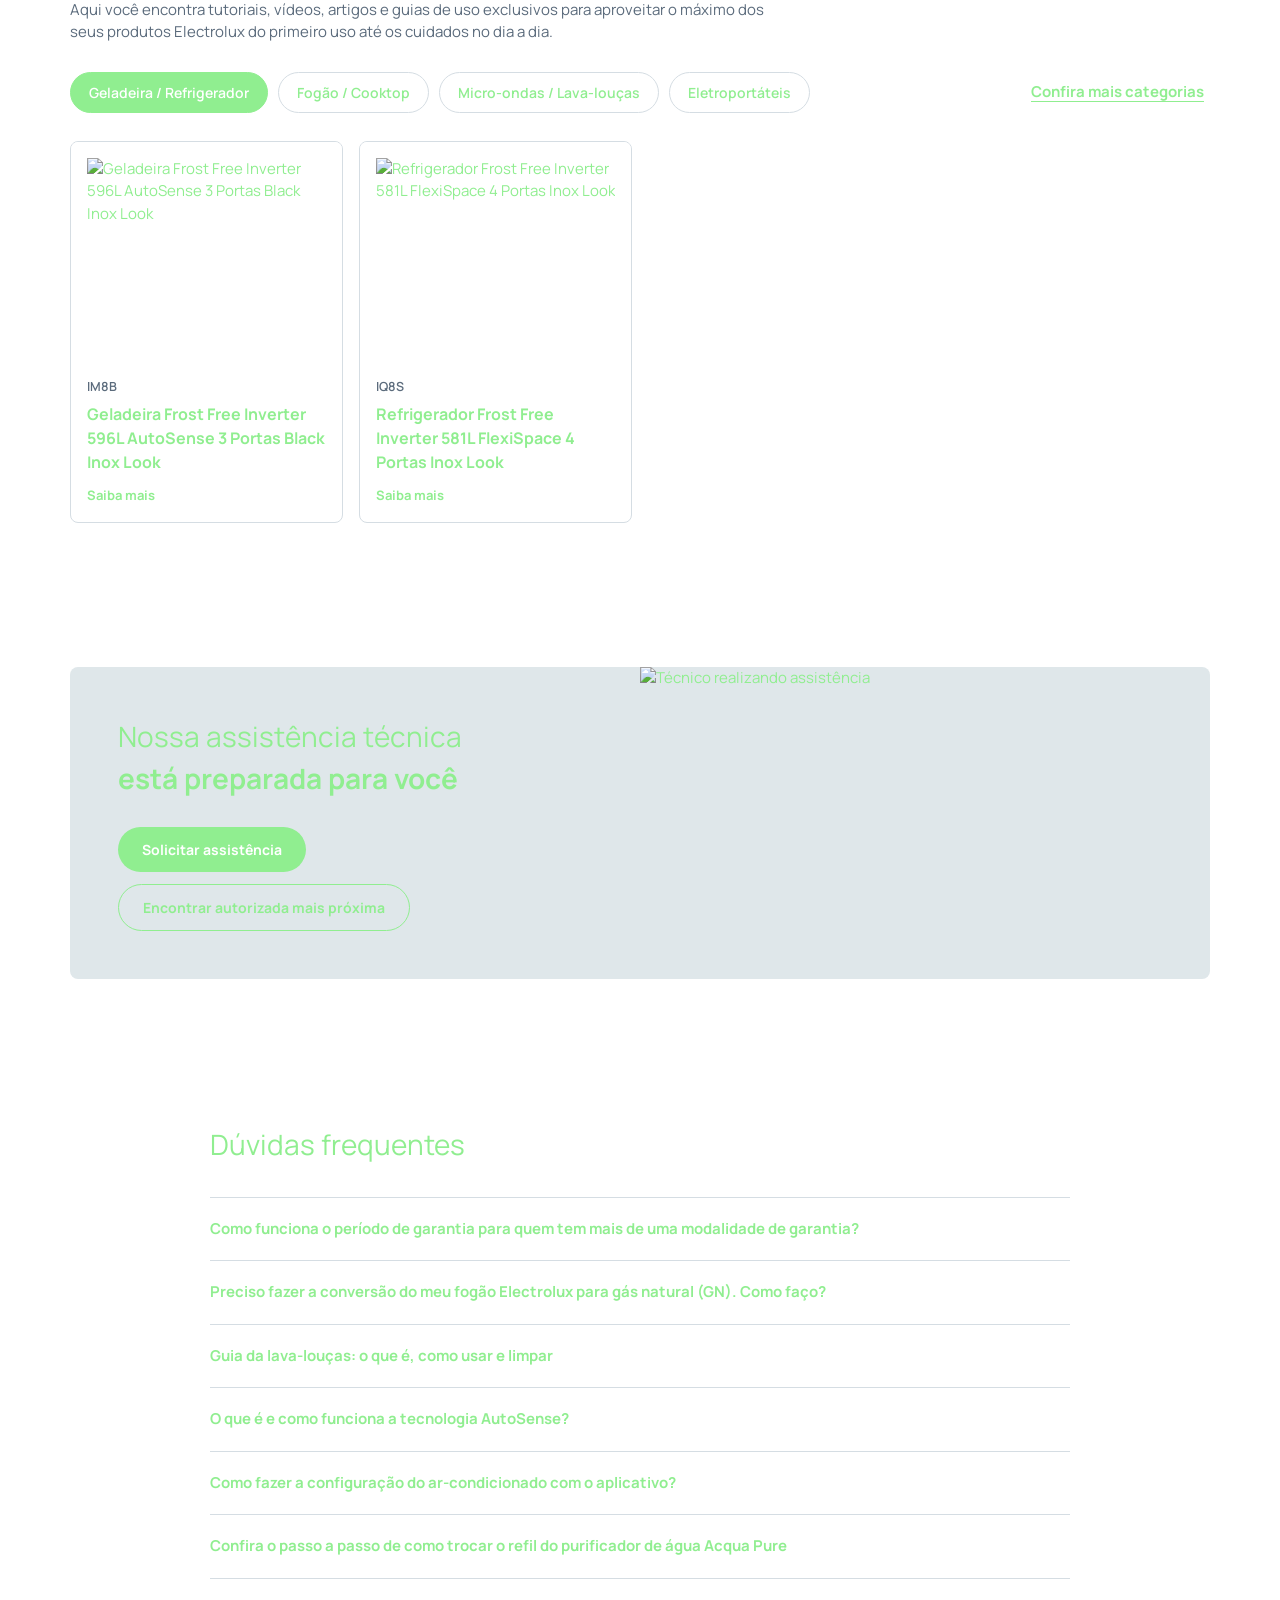
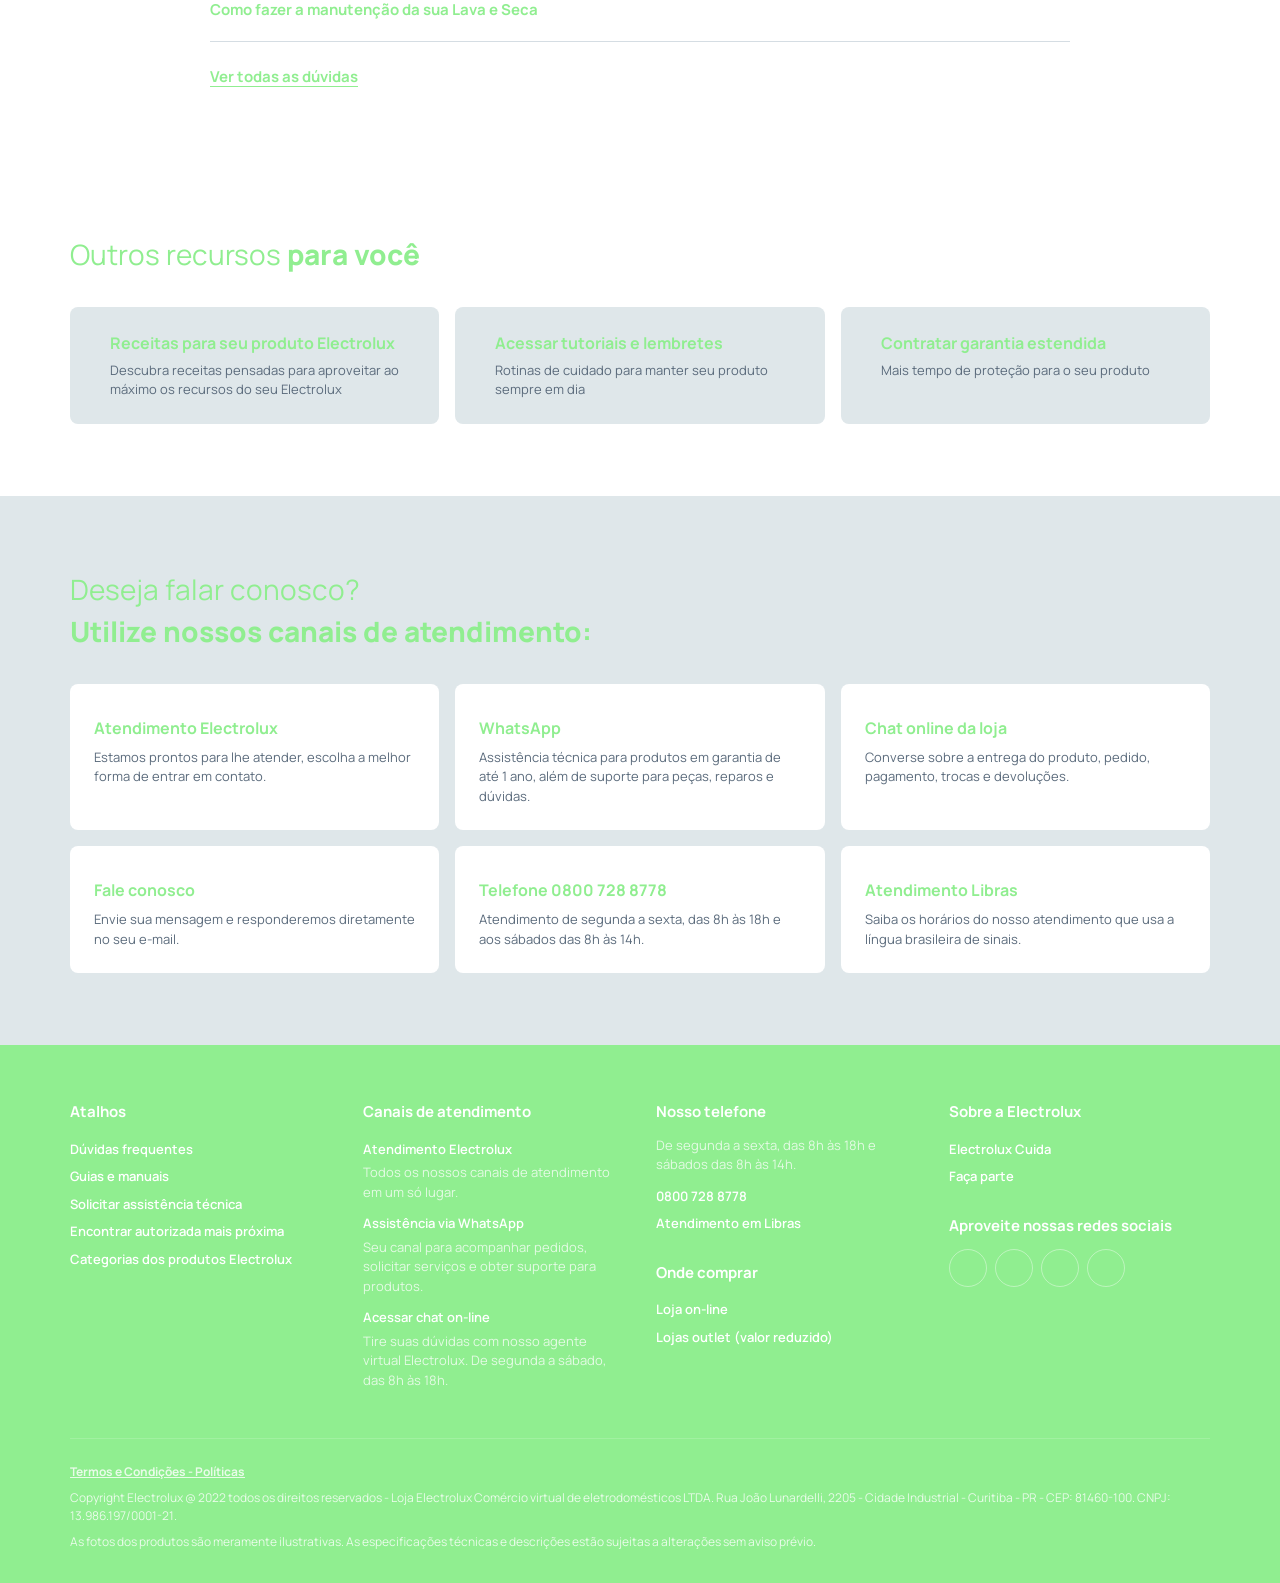
==== commit 05c2149e: "Altera navy #011e41 para verde #90ee90" ====
--- a/cuida/index.html
+++ b/cuida/index.html
@@ -4,7 +4,7 @@
 <head>
     <meta charset="UTF-8">
     <meta name="viewport" content="width=device-width, initial-scale=1.0">
-    <meta name="theme-color" content="#011e41">
+    <meta name="theme-color" content="#90ee90">
     <meta name="description" content="Electrolux Cuida: assistência técnica, registro de produto, guias, manuais e benefícios para seu Electrolux.">
     <title>Prolongue a vida dos seus eletrodomésticos | Electrolux</title>
     <link rel="preconnect" href="https://fonts.googleapis.com">
@@ -27,7 +27,7 @@
     <header class="header">
         <div class="container header-inner">
             <a class="logo" href="#" aria-label="Electrolux Cuida, início">
-                <svg viewBox="0 0 32 32" aria-hidden="true"><rect width="32" height="32" rx="2" fill="#011e41"/><path d="M6 6h10L6 16zM26 26H16l10-10z" fill="#fff"/><path d="M6 19l7-7h3l-10 10zM26 13l-7 7h-3l10-10z" fill="#fff"/></svg>
+                <svg viewBox="0 0 32 32" aria-hidden="true"><rect width="32" height="32" rx="2" fill="#90ee90"/><path d="M6 6h10L6 16zM26 26H16l10-10z" fill="#fff"/><path d="M6 19l7-7h3l-10 10zM26 13l-7 7h-3l10-10z" fill="#fff"/></svg>
                 <span>Electrolux</span>
             </a>
 
--- a/cuida/styles.css
+++ b/cuida/styles.css
@@ -1,7 +1,7 @@
 :root {
-    --navy: #011e41;
+    --navy: #90ee90;
     --navy-2: #0a2b55;
-    --ink: #011e41;
+    --ink: #90ee90;
     --muted: #5b6b7c;
     --bg-soft: #dfe7ea;
     --line: #d5dde3;
